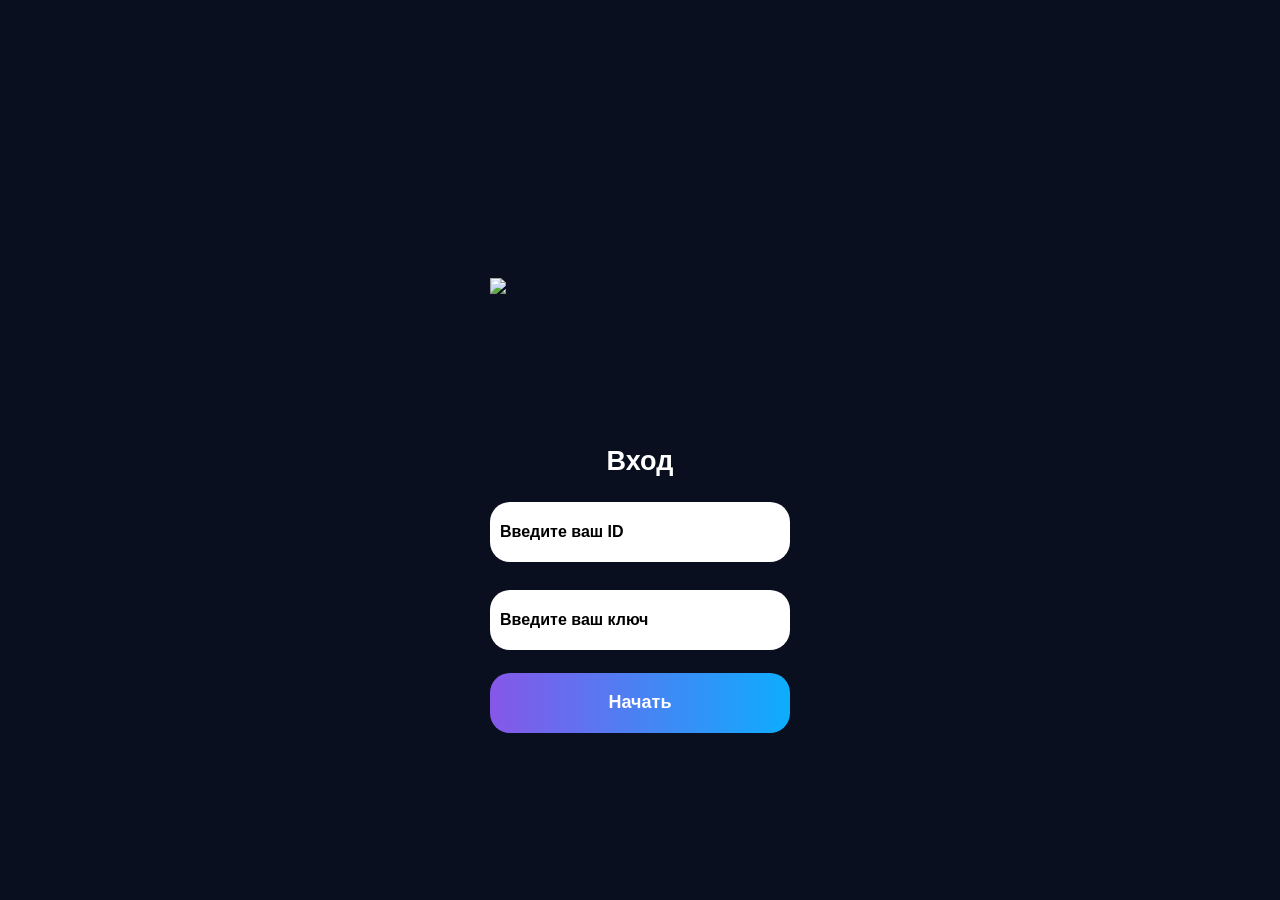
==== index.html @ c991dcaf "Add files via upload" ====
<!DOCTYPE html>
<html lang="en">
<head>
    <meta charset="UTF-8">
    <meta name="viewport" content="width=device-width, initial-scale=1.0">
    <title>TradeBot</title>
    <link rel="stylesheet" href="style.css">
	<link rel="icon" href="index-logo.png">
</head>
<body class="index-page">
    <div id="site-container">
	    <div id="index-logo-container">
	        <img src="assets/index-logo.png" id="index-logo">
	    </div>
        <h1>Вход</h1>
        <form id="accessForm">
            <input type="text" id="userId" placeholder="Введите ваш ID" required>
            <br>
            <input type="text" id="userKey" placeholder="Введите ваш ключ" required>
            <br>
            <button type="button" onclick="checkAccess()">Начать</button>
        </form>
        <p id="result"></p>
    </div>

    <script src="script.js" defer></script>
</body>
</html>
---- style.css ----
/* Общие стили */
html, body {
    margin: 0;
    padding: 0;
    overflow: hidden; /* Убираем скроллинг */
    height: 100dvh; /* Высота всегда равна высоте экрана */
    font-family: Arial, sans-serif;
    background-size: cover; /* Универсальное растяжение фона */
    background-repeat: no-repeat;
    background-position: center;
}

/* Базовый фон */
body {
    background-color: #090f1e;
}

/* Контейнер с фиксированным соотношением 9:16 */
#site-container {
    width: calc(100dvh * 9 / 16);
    height: 100dvh;
    margin: auto;
    display: flex;
    flex-direction: column;
    justify-content: center;
    align-items: center;
	position: relative;
}

/* Централизованная настройка кнопок и полей */
.container {
    display: flex;
    flex-direction: column;
    align-items: center;
    justify-content: center;
    gap: 15px; /* Расстояние между элементами */
    width: 100%;
    height: 100%;
}

/* Стиль для заголовка "Вход" */
h1 {
    color: white; /* Белый цвет текста */
    font-size: 27px; /* Размер шрифта */
    text-align: center; /* Выравнивание текста по центру */
    margin: 20px 0; /* Отступ сверху и снизу */
    position: relative; /* Для более точного позиционирования */
    top: 140px; /* Поднятие текста вверх */
}

/* Общий стиль для кнопок */
button {
    font-family: Trebuchet MS, sans-serif;
    background: linear-gradient(to right, #8657e9, #0dadfd); /* Градиент слева направо */
    color: white;
    border: none;
    border-radius: 20px; /* Закругленные края */
    padding: 10px 20px; /* Внутренний отступ */
    font-size: 18px;
    cursor: pointer;
    transition: transform 0.2s; /* Плавный переход */
    width: 300px; /* Ширина кнопки */
    height: 60px; /* Высота кнопки */
	font-weight: bold; /* Жирный текст */
}

button:hover {
    transform: scale(1.02); /* Легкое увеличение */
}

/* Стиль для полей ввода */
input[type="text"] {
    width: 280px; /* Ширина */
    height: 40px; /* Высота поля ввода */
    padding: 10px; /* Внутренний отступ */
    margin: 5px 0; /* Отступ между полями */
    border: none;
    border-radius: 20px; /* Закругленные края */
    background: rgba(255, 255, 255, 1); /* Полупрозрачный фон */
    color: black;
    font-size: 16px;
    font-weight: bold;
}

input[type="text"]::placeholder {
    color: black; /* текст подсказки */
    opacity: 1; /* Убираем прозрачность текста */
}

/* Централизованная настройка группы элементов */
form {
    display: flex;
    flex-direction: column;
    align-items: center;
    gap: 0px; /* Расстояние между элементами */
    width: 85%;
    margin-top: 140px; /* Размещение группы ниже на странице */
}

/* Стиль для кнопки "Получить сигнал" */
#generate-signal {
	font-family: Trebuchet MS, sans-serif;
    background: linear-gradient(to right, #8657e9, #0dadfd); /* Градиент слева направо */
    color: white; /* Цвет текста */
    border: none; /* Убираем рамку */
    border-radius: 15px; /* Закругленные края */
    padding: 10px 20px; /* Внутренние отступы */
    font-size: 18px; /* Размер текста */
    cursor: pointer; /* Курсор "указатель" при наведении */
    backdrop-filter: blur(5px); /* Эффект размытия */
    transition: background 0.3s, transform 0.2s; /* Плавные эффекты при наведении */
    width: 300px; /* Ширина кнопки */
    height: 55px; /* Высота кнопки */
    margin: 10px auto; /* Центрирование кнопки */
    display: block; /* Блочный элемент */
	font-weight: bold; /* Жирный текст */
}

#generate-signal:disabled {
    background: rgba(128, 128, 128, 0.5); /* Серый цвет */
    color: white; /* Цвет текста */
    cursor: not-allowed; /* Изменение курсора на "запрещено" */
    transform: none; /* Отключение увеличения */
    box-shadow: none; /* Убираем тень */
	font-size: 15px; /* Размер текста */
	padding: 10px 20px; /* Внутренние отступы */
}

/* Базовый стиль для signal-output */
#signal-output {
	display: flex; /* Включение Flexbox */
    justify-content: center; /* Центрирование по горизонтали */
    align-items: center; /* Центрирование по вертикали */
    text-align: center; /* Выравнивание текста по центру внутри элемента */
    width: 250px;
    height: 55px;
    padding: 10px 20px;
    font-size: 16px;
    border: 1px solid #ccc;
    border-radius: 20px;
    background-color: white;
    transition: background-color 0.3s ease;
	margin-top: 10px; /* Отступ перед выводом */
}


/* Стиль для направления "Вверх" */
#signal-output[data-direction="Вверх"] {
	display: flex; /* Включение Flexbox */
    justify-content: center; /* Центрирование по горизонтали */
    align-items: center; /* Центрирование по вертикали */
    text-align: center; /* Выравнивание текста по центру внутри элемента */
    background-color: #00C853; /* Зелёный фон */
    color: white;
	border: none;
	box-shadow: 0 10px 15px rgba(0, 200, 83, 0.4); 
	font-weight: bold;
}

/* Стиль для направления "Вниз" */
#signal-output[data-direction="Вниз"] {
	display: flex; /* Включение Flexbox */
    justify-content: center; /* Центрирование по горизонтали */
    align-items: center; /* Центрирование по вертикали */
    text-align: center; /* Выравнивание текста по центру внутри элемента */
    background-color: #D50000; /* Красный фон */
    color: white;
	border: none;
	box-shadow: 0 10px 15px rgba(213, 0, 0, 0.4); 
	font-weight: bold;
	text-align: center;
	align-items: center;
}

/* Базовый стиль для выпадающего списка */
#currency-pair {
    width: 300px; /* Ширина */
    height: 55px; /* Высота */
    padding: 10px; /* Внутренние отступы */
    margin: 10px auto; /* Центрирование */
    border: none; /* Убираем рамку */
    border-radius: 20px; /* Закругленные края */
    background: rgba(255, 255, 255, 1); /* Полупрозрачный фон */
    color: black; /* Цвет текста */
    font-size: 18px; /* Размер текста */
    font-weight: bold; /* Жирный текст */
    box-shadow: 0 2px 5px rgba(0, 0, 0, 0.1); /* Лёгкая тень */
    cursor: pointer; /* Курсор "указатель" при наведении */
    appearance: none; /* Убираем стандартное оформление */
    transition: background-color 0.3s ease, color 0.3s ease; /* Плавные переходы */
}

#expiration-time {
	width: 300px; /* Ширина */
    height: 55px; /* Высота */
    padding: 10px; /* Внутренние отступы */
    margin: 10px auto; /* Центрирование */
    border: none; /* Убираем рамку */
    border-radius: 20px; /* Закругленные края */
    background: rgba(255, 255, 255, 1); /* Полупрозрачный фон */
    color: black; /* Цвет текста */
    font-size: 18px; /* Размер текста */
    font-weight: bold; /* Жирный текст */
    box-shadow: 0 2px 5px rgba(0, 0, 0, 0.1); /* Лёгкая тень */
    cursor: pointer; /* Курсор "указатель" при наведении */
    appearance: none; /* Убираем стандартное оформление */
    transition: background-color 0.3s ease, color 0.3s ease; /* Плавные переходы */
}

#currency-pair, #expiration-time, #generate-signal {
    margin-bottom: 10px;
}

#win-rate-text {
    font-size: 10px;
    margin-top: 10px;
    color: rgba(255, 255, 255, 1);
}

#progress-container {
    margin: 20px auto;
    text-align: center;
    position: relative;
}

/* Общий контейнер для выравнивания круга и текста */
#progress-wrapper {
    width: 185px; /* Размер круга */
    height: 185px; /* Размер круга */
    display: flex;
    justify-content: center; /* Центрирование по горизонтали */
    align-items: center; /* Центрирование по вертикали */
    position: relative; /* Для размещения текста поверх круга */
}


#win-rate-text {
    display: none; /* Текст никогда не будет виден */
}

/* Контейнер для кнопок */
#button-wrapper {
    position: relative;
    width: 335px;
    margin: 35px auto; /* Центрирование */
    padding: 10px; /* Внутренние отступы */
    background: linear-gradient(to right, #1c253c, #101729); /* Градиент слева направо */
    border-radius: 10px; /* Закруглённые края */
    box-shadow: 0 4px 6px rgba(0, 0, 0, 0.2); /* Тень для блока */
    display: flex;
    flex-direction: column; /* Элементы располагаются вертикально */
    align-items: center; /* Центрирование по горизонтали */
    gap: 2px; /* Расстояние между элементами */
}

#circle-wrapper {
    position: relative;
	width: 315px; /* Ширина */
    margin: 0px auto; /* Центрирование */
    padding: 20px; /* Внутренние отступы */
    background: linear-gradient(to right, #1c253c, #101729); /* Градиент слева направо */
    border-radius: 10px; /* Закруглённые края */
    box-shadow: 0 4px 6px rgba(0, 0, 0, 0.2); /* Тень для блока */
    display: flex;
    flex-direction: column; /* Элементы располагаются вертикально */
    align-items: center; /* Центрирование по горизонтали */
    gap: 15px; /* Расстояние между элементами */
}


/* Контейнер для логотипа */
#logo-container {
    position: absolute; /* Фиксированное позиционирование */
    top: 5px; /* Отступ сверху */
    left: 50%; /* Центрирование по горизонтали */
    transform: translateX(-50%); /* Сдвиг для точного центрирования */
    z-index: 100; /* Поверх других элементов */
    width: 150px; /* Ширина контейнера */
    height: auto; /* Автоматическая высота для сохранения пропорций */
}

/* Изображение логотипа */
#logo {
    width: 100%; /* Ширина логотипа равна ширине контейнера */
    height: auto; /* Сохраняем пропорции логотипа */
    object-fit: contain; /* Подгоняем изображение, если оно не помещается */
}

#index-logo-container {
    position: relative; /* Для правильного позиционирования потомков */
	background-color: transparent;
	width: 150px;
    height: 150px; /* Фиксированная высота для контейнера */
    text-align: center; /* Центрирование логотипа */
}

#index-logo {
    position: absolute; /* Абсолютное позиционирование логотипа */
    top: 150px; /* Расположение по центру контейнера */
    left: 50%; /* Центрирование по горизонтали */
    transform: translate(-50%, -50%); /* Сдвиг для точного центрирования */
    width: 300px; /* Ширина логотипа */
    height: auto; /* Сохранение пропорций */
}

#theme-toggle {
    position: absolute;
    top: 10px;
    right: 10px;
    z-index: 100;
}
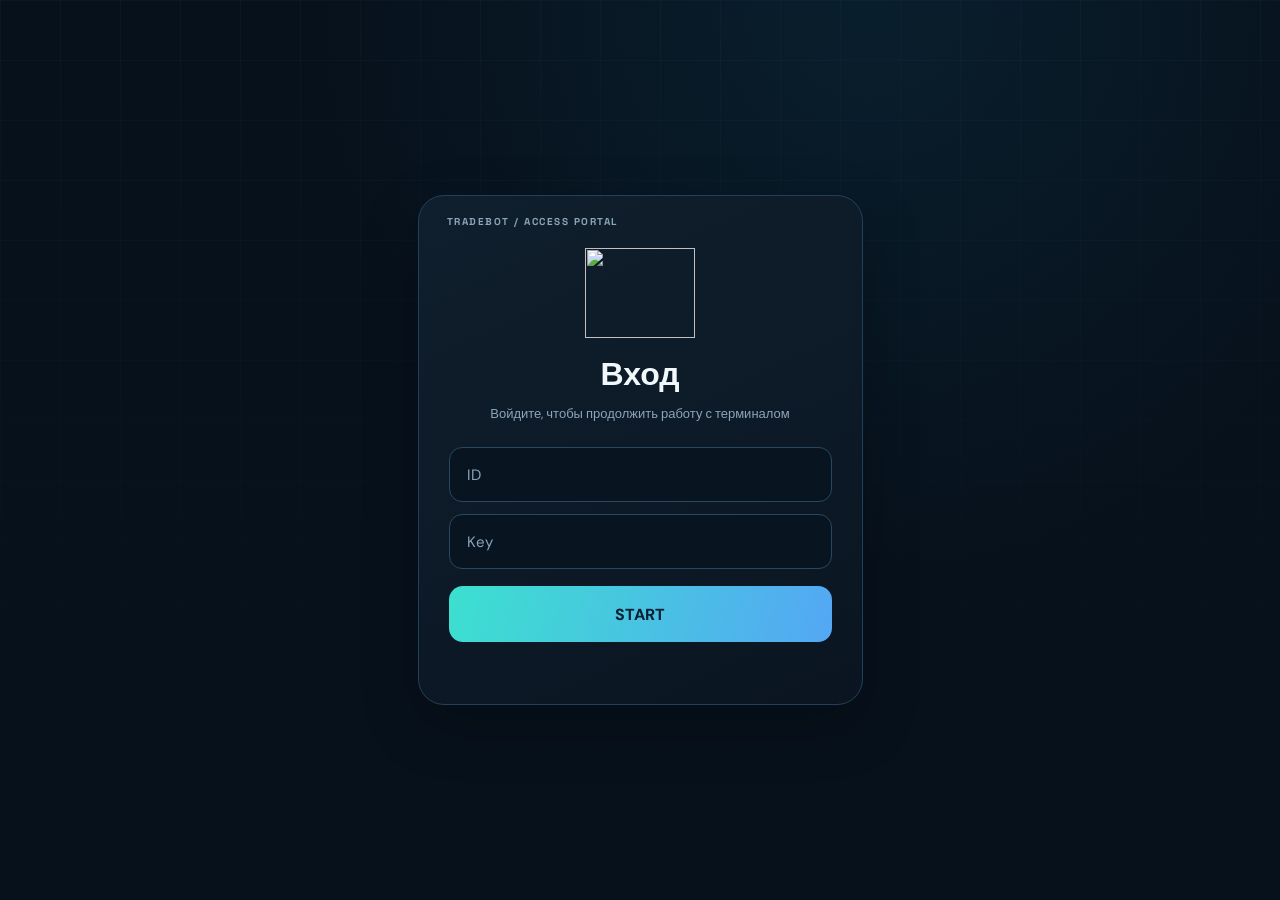
==== commit ccf3f4c4: "Update index.html with new logo and placeholders" ====
--- a/index.html
+++ b/index.html
@@ -5,20 +5,20 @@
     <meta name="viewport" content="width=device-width, initial-scale=1.0">
     <title>TradeBot</title>
     <link rel="stylesheet" href="style.css">
-	<link rel="icon" href="index-logo.png">
+	<link rel="icon" href="GPT6-login.png">
 </head>
 <body class="index-page">
     <div id="site-container">
 	    <div id="index-logo-container">
-	        <img src="assets/index-logo.png" id="index-logo">
+	        <img src="GPT6-login.png" id="index-logo">
 	    </div>
         <h1>Вход</h1>
         <form id="accessForm">
-            <input type="text" id="userId" placeholder="Введите ваш ID" required>
+            <input type="text" id="userId" placeholder="ID" required>
             <br>
-            <input type="text" id="userKey" placeholder="Введите ваш ключ" required>
+            <input type="text" id="userKey" placeholder="Key" required>
             <br>
-            <button type="button" onclick="checkAccess()">Начать</button>
+            <button type="button" onclick="checkAccess()">START</button>
         </form>
         <p id="result"></p>
     </div>
--- a/style.css
+++ b/style.css
@@ -1,311 +1,325 @@
-/* Общие стили */
-html, body {
-    margin: 0;
-    padding: 0;
-    overflow: hidden; /* Убираем скроллинг */
-    height: 100dvh; /* Высота всегда равна высоте экрана */
-    font-family: Arial, sans-serif;
-    background-size: cover; /* Универсальное растяжение фона */
-    background-repeat: no-repeat;
-    background-position: center;
-}
-
-/* Базовый фон */
-body {
-    background-color: #090f1e;
-}
-
-/* Контейнер с фиксированным соотношением 9:16 */
-#site-container {
-    width: calc(100dvh * 9 / 16);
-    height: 100dvh;
-    margin: auto;
-    display: flex;
-    flex-direction: column;
-    justify-content: center;
-    align-items: center;
-	position: relative;
-}
-
-/* Централизованная настройка кнопок и полей */
-.container {
-    display: flex;
-    flex-direction: column;
-    align-items: center;
-    justify-content: center;
-    gap: 15px; /* Расстояние между элементами */
-    width: 100%;
-    height: 100%;
-}
-
-/* Стиль для заголовка "Вход" */
-h1 {
-    color: white; /* Белый цвет текста */
-    font-size: 27px; /* Размер шрифта */
-    text-align: center; /* Выравнивание текста по центру */
-    margin: 20px 0; /* Отступ сверху и снизу */
-    position: relative; /* Для более точного позиционирования */
-    top: 140px; /* Поднятие текста вверх */
-}
-
-/* Общий стиль для кнопок */
-button {
-    font-family: Trebuchet MS, sans-serif;
-    background: linear-gradient(to right, #8657e9, #0dadfd); /* Градиент слева направо */
-    color: white;
-    border: none;
-    border-radius: 20px; /* Закругленные края */
-    padding: 10px 20px; /* Внутренний отступ */
-    font-size: 18px;
-    cursor: pointer;
-    transition: transform 0.2s; /* Плавный переход */
-    width: 300px; /* Ширина кнопки */
-    height: 60px; /* Высота кнопки */
-	font-weight: bold; /* Жирный текст */
-}
-
-button:hover {
-    transform: scale(1.02); /* Легкое увеличение */
-}
-
-/* Стиль для полей ввода */
-input[type="text"] {
-    width: 280px; /* Ширина */
-    height: 40px; /* Высота поля ввода */
-    padding: 10px; /* Внутренний отступ */
-    margin: 5px 0; /* Отступ между полями */
-    border: none;
-    border-radius: 20px; /* Закругленные края */
-    background: rgba(255, 255, 255, 1); /* Полупрозрачный фон */
-    color: black;
-    font-size: 16px;
-    font-weight: bold;
-}
-
-input[type="text"]::placeholder {
-    color: black; /* текст подсказки */
-    opacity: 1; /* Убираем прозрачность текста */
-}
-
-/* Централизованная настройка группы элементов */
-form {
-    display: flex;
-    flex-direction: column;
-    align-items: center;
-    gap: 0px; /* Расстояние между элементами */
-    width: 85%;
-    margin-top: 140px; /* Размещение группы ниже на странице */
-}
-
-/* Стиль для кнопки "Получить сигнал" */
-#generate-signal {
-	font-family: Trebuchet MS, sans-serif;
-    background: linear-gradient(to right, #8657e9, #0dadfd); /* Градиент слева направо */
-    color: white; /* Цвет текста */
-    border: none; /* Убираем рамку */
-    border-radius: 15px; /* Закругленные края */
-    padding: 10px 20px; /* Внутренние отступы */
-    font-size: 18px; /* Размер текста */
-    cursor: pointer; /* Курсор "указатель" при наведении */
-    backdrop-filter: blur(5px); /* Эффект размытия */
-    transition: background 0.3s, transform 0.2s; /* Плавные эффекты при наведении */
-    width: 300px; /* Ширина кнопки */
-    height: 55px; /* Высота кнопки */
-    margin: 10px auto; /* Центрирование кнопки */
-    display: block; /* Блочный элемент */
-	font-weight: bold; /* Жирный текст */
-}
-
-#generate-signal:disabled {
-    background: rgba(128, 128, 128, 0.5); /* Серый цвет */
-    color: white; /* Цвет текста */
-    cursor: not-allowed; /* Изменение курсора на "запрещено" */
-    transform: none; /* Отключение увеличения */
-    box-shadow: none; /* Убираем тень */
-	font-size: 15px; /* Размер текста */
-	padding: 10px 20px; /* Внутренние отступы */
-}
-
-/* Базовый стиль для signal-output */
-#signal-output {
-	display: flex; /* Включение Flexbox */
-    justify-content: center; /* Центрирование по горизонтали */
-    align-items: center; /* Центрирование по вертикали */
-    text-align: center; /* Выравнивание текста по центру внутри элемента */
-    width: 250px;
-    height: 55px;
-    padding: 10px 20px;
-    font-size: 16px;
-    border: 1px solid #ccc;
-    border-radius: 20px;
-    background-color: white;
-    transition: background-color 0.3s ease;
-	margin-top: 10px; /* Отступ перед выводом */
-}
-
-
-/* Стиль для направления "Вверх" */
-#signal-output[data-direction="Вверх"] {
-	display: flex; /* Включение Flexbox */
-    justify-content: center; /* Центрирование по горизонтали */
-    align-items: center; /* Центрирование по вертикали */
-    text-align: center; /* Выравнивание текста по центру внутри элемента */
-    background-color: #00C853; /* Зелёный фон */
-    color: white;
-	border: none;
-	box-shadow: 0 10px 15px rgba(0, 200, 83, 0.4); 
-	font-weight: bold;
-}
-
-/* Стиль для направления "Вниз" */
-#signal-output[data-direction="Вниз"] {
-	display: flex; /* Включение Flexbox */
-    justify-content: center; /* Центрирование по горизонтали */
-    align-items: center; /* Центрирование по вертикали */
-    text-align: center; /* Выравнивание текста по центру внутри элемента */
-    background-color: #D50000; /* Красный фон */
-    color: white;
-	border: none;
-	box-shadow: 0 10px 15px rgba(213, 0, 0, 0.4); 
-	font-weight: bold;
-	text-align: center;
-	align-items: center;
-}
-
-/* Базовый стиль для выпадающего списка */
-#currency-pair {
-    width: 300px; /* Ширина */
-    height: 55px; /* Высота */
-    padding: 10px; /* Внутренние отступы */
-    margin: 10px auto; /* Центрирование */
-    border: none; /* Убираем рамку */
-    border-radius: 20px; /* Закругленные края */
-    background: rgba(255, 255, 255, 1); /* Полупрозрачный фон */
-    color: black; /* Цвет текста */
-    font-size: 18px; /* Размер текста */
-    font-weight: bold; /* Жирный текст */
-    box-shadow: 0 2px 5px rgba(0, 0, 0, 0.1); /* Лёгкая тень */
-    cursor: pointer; /* Курсор "указатель" при наведении */
-    appearance: none; /* Убираем стандартное оформление */
-    transition: background-color 0.3s ease, color 0.3s ease; /* Плавные переходы */
-}
-
-#expiration-time {
-	width: 300px; /* Ширина */
-    height: 55px; /* Высота */
-    padding: 10px; /* Внутренние отступы */
-    margin: 10px auto; /* Центрирование */
-    border: none; /* Убираем рамку */
-    border-radius: 20px; /* Закругленные края */
-    background: rgba(255, 255, 255, 1); /* Полупрозрачный фон */
-    color: black; /* Цвет текста */
-    font-size: 18px; /* Размер текста */
-    font-weight: bold; /* Жирный текст */
-    box-shadow: 0 2px 5px rgba(0, 0, 0, 0.1); /* Лёгкая тень */
-    cursor: pointer; /* Курсор "указатель" при наведении */
-    appearance: none; /* Убираем стандартное оформление */
-    transition: background-color 0.3s ease, color 0.3s ease; /* Плавные переходы */
-}
-
-#currency-pair, #expiration-time, #generate-signal {
-    margin-bottom: 10px;
-}
-
-#win-rate-text {
-    font-size: 10px;
-    margin-top: 10px;
-    color: rgba(255, 255, 255, 1);
-}
-
-#progress-container {
-    margin: 20px auto;
-    text-align: center;
-    position: relative;
-}
-
-/* Общий контейнер для выравнивания круга и текста */
-#progress-wrapper {
-    width: 185px; /* Размер круга */
-    height: 185px; /* Размер круга */
-    display: flex;
-    justify-content: center; /* Центрирование по горизонтали */
-    align-items: center; /* Центрирование по вертикали */
-    position: relative; /* Для размещения текста поверх круга */
-}
-
-
-#win-rate-text {
-    display: none; /* Текст никогда не будет виден */
-}
-
-/* Контейнер для кнопок */
-#button-wrapper {
-    position: relative;
-    width: 335px;
-    margin: 35px auto; /* Центрирование */
-    padding: 10px; /* Внутренние отступы */
-    background: linear-gradient(to right, #1c253c, #101729); /* Градиент слева направо */
-    border-radius: 10px; /* Закруглённые края */
-    box-shadow: 0 4px 6px rgba(0, 0, 0, 0.2); /* Тень для блока */
-    display: flex;
-    flex-direction: column; /* Элементы располагаются вертикально */
-    align-items: center; /* Центрирование по горизонтали */
-    gap: 2px; /* Расстояние между элементами */
-}
-
-#circle-wrapper {
-    position: relative;
-	width: 315px; /* Ширина */
-    margin: 0px auto; /* Центрирование */
-    padding: 20px; /* Внутренние отступы */
-    background: linear-gradient(to right, #1c253c, #101729); /* Градиент слева направо */
-    border-radius: 10px; /* Закруглённые края */
-    box-shadow: 0 4px 6px rgba(0, 0, 0, 0.2); /* Тень для блока */
-    display: flex;
-    flex-direction: column; /* Элементы располагаются вертикально */
-    align-items: center; /* Центрирование по горизонтали */
-    gap: 15px; /* Расстояние между элементами */
-}
-
-
-/* Контейнер для логотипа */
-#logo-container {
-    position: absolute; /* Фиксированное позиционирование */
-    top: 5px; /* Отступ сверху */
-    left: 50%; /* Центрирование по горизонтали */
-    transform: translateX(-50%); /* Сдвиг для точного центрирования */
-    z-index: 100; /* Поверх других элементов */
-    width: 150px; /* Ширина контейнера */
-    height: auto; /* Автоматическая высота для сохранения пропорций */
-}
-
-/* Изображение логотипа */
-#logo {
-    width: 100%; /* Ширина логотипа равна ширине контейнера */
-    height: auto; /* Сохраняем пропорции логотипа */
-    object-fit: contain; /* Подгоняем изображение, если оно не помещается */
-}
-
-#index-logo-container {
-    position: relative; /* Для правильного позиционирования потомков */
-	background-color: transparent;
-	width: 150px;
-    height: 150px; /* Фиксированная высота для контейнера */
-    text-align: center; /* Центрирование логотипа */
-}
-
-#index-logo {
-    position: absolute; /* Абсолютное позиционирование логотипа */
-    top: 150px; /* Расположение по центру контейнера */
-    left: 50%; /* Центрирование по горизонтали */
-    transform: translate(-50%, -50%); /* Сдвиг для точного центрирования */
-    width: 300px; /* Ширина логотипа */
-    height: auto; /* Сохранение пропорций */
-}
-
-#theme-toggle {
-    position: absolute;
-    top: 10px;
-    right: 10px;
-    z-index: 100;
-}
+/* TradeBot Terminal — responsive visual redesign
+   Only CSS. The existing API, scripts, handlers and element IDs are unchanged. */
+@import url('https://fonts.googleapis.com/css2?family=DM+Sans:wght@400;500;600;700;800&family=Space+Grotesk:wght@400;500;600;700&display=swap');
+
+:root {
+  color-scheme: dark;
+  --page: #07111c;
+  --page-glow: rgba(19, 92, 120, .18);
+  --panel: #101f2d;
+  --panel-bottom: #0a1521;
+  --panel-border: #21415a;
+  --field: #081521;
+  --field-border: #29475e;
+  --heading: #f1f8fc;
+  --text: #ebf5fc;
+  --muted: #8ba5b9;
+  --accent: #42e0d2;
+  --button-start: #3ce0cf;
+  --button-end: #54a7f4;
+  --button-text: #082135;
+  --ring: #e5f8ff;
+  --panel-shadow: 0 20px 55px rgba(0, 0, 0, .25);
+}
+* { box-sizing: border-box; }
+html { min-height: 100%; }
+body {
+  margin: 0;
+  min-height: 100dvh;
+  overflow-x: hidden;
+  color: var(--text);
+  font-family: 'DM Sans', system-ui, sans-serif;
+  background: radial-gradient(ellipse at 68% 0%, var(--page-glow), transparent 45%), var(--page) !important;
+}
+body::before {
+  content: '';
+  position: fixed;
+  inset: 0;
+  pointer-events: none;
+  z-index: 0;
+  background-image: linear-gradient(rgba(118,175,208,.04) 1px, transparent 1px), linear-gradient(90deg,rgba(118,175,208,.04) 1px, transparent 1px);
+  background-size: 60px 60px;
+  -webkit-mask-image: linear-gradient(#000,transparent 90%);
+  mask-image: linear-gradient(#000,transparent 90%);
+}
+button, select, input { font: inherit; }
+button, select { cursor: pointer; }
+button:focus-visible, select:focus-visible, input:focus-visible { outline: 2px solid var(--accent); outline-offset: 3px; }
+#site-container { position: relative; z-index: 1; }
+
+/* Login screen — no authentication behavior changed */
+.index-page { display: grid; place-items: center; padding: 24px 16px; }
+.index-page #site-container {
+  width: min(100%, 445px); min-height: 0; padding: 52px 30px 32px;
+  display: flex; flex-direction: column; align-items: stretch;
+  background: linear-gradient(155deg,var(--panel),var(--panel-bottom));
+  border: 1px solid var(--panel-border); border-radius: 26px; box-shadow: var(--panel-shadow);
+}
+.index-page #site-container::before {
+  content: 'TRADEBOT  /  ACCESS PORTAL';
+  position: absolute; top: 19px; left: 28px;
+  font: 700 10px 'Space Grotesk',sans-serif; letter-spacing: .15em; color: var(--muted);
+}
+#index-logo-container { width: 110px; height: 90px; margin: 0 auto 16px; display: grid; place-items: center; }
+#index-logo { display: block; width: 100%; height: 100%; object-fit: contain; }
+.index-page h1 { margin: 0; text-align: center; font: 700 32px/1.25 'Space Grotesk',sans-serif; color: var(--heading); }
+.index-page h1::after {
+  content: 'Войдите, чтобы продолжить работу с терминалом'; display: block;
+  margin: 10px auto 24px; max-width: 300px; font: 400 13px/1.5 'DM Sans',sans-serif;
+  color: var(--muted);
+}
+#accessForm { width: 100%; margin: 0; display: flex; flex-direction: column; gap: 12px; }
+#accessForm br { display: none; }
+#accessForm input {
+  width: 100%; height: 55px; padding: 0 17px; margin: 0;
+  border: 1px solid var(--field-border); border-radius: 13px;
+  background: var(--field); color: var(--text); font-size: 15px;
+}
+#accessForm input::placeholder { color: var(--muted); opacity: 1; }
+#accessForm button, #generate-signal {
+  min-height: 56px; border: 0; border-radius: 14px;
+  background: linear-gradient(105deg,var(--button-start),var(--button-end)) !important;
+  color: var(--button-text) !important; font-size: 16px; font-weight: 800;
+  transition: transform .18s, filter .18s;
+}
+#accessForm button:hover, #generate-signal:not(:disabled):hover { filter: brightness(1.06); transform: translateY(-1px); }
+#accessForm button { width: 100%; margin-top: 5px; }
+#result { min-height: 18px; margin: 12px 0 0; text-align: center; font-size: 13px; }
+
+/* Signal terminal: vertical on phones and narrow windows; two columns on wide desktops. */
+.signals-page { padding: 28px 18px 70px; }
+.signals-page #site-container {
+  width: min(100%, 82vw, 980px); min-height: auto; height: auto;
+  margin: 0 auto; padding: clamp(100px, 9vw, 124px) 0 0;
+  display: flex !important; flex-direction: column !important;
+  align-items: stretch !important; justify-content: flex-start;
+  gap: clamp(16px, 2.1vw, 26px);
+}
+/* Replace missing image asset with a CSS-only terminal wordmark.
+   If you later supply a working logo file, remove the #logo display:none rule. */
+#logo-container {
+  position: absolute; top: 23px; left: max(18px, calc((100vw - min(82vw, 980px)) / 2));
+  z-index: 3; width: auto; height: 55px; transform: none;
+  display: flex; align-items: center; gap: 11px;
+}
+#logo { display: none; }
+#logo-container::before {
+  content: '▥'; display: grid; place-items: center;
+  width: 44px; height: 44px; border: 1px solid #2b7280; border-radius: 12px;
+  color: #44e1d0; background: rgba(38,181,181,.11);
+  font: 700 33px/1 'Space Grotesk',sans-serif; transform: rotate(-10deg);
+}
+#logo-container::after {
+  content: 'TRADEBOT\A TERMINAL'; white-space: pre;
+  font: 700 17px/1.05 'Space Grotesk',sans-serif;
+  letter-spacing: .09em; color: var(--heading);
+}
+.signals-page #site-container::before {
+  content: 'MARKET ANALYTICS  /  SIGNAL TERMINAL';
+  position: absolute; top: 88px; left: 2px; right: auto;
+  font: 600 10px/1.4 'Space Grotesk',sans-serif;
+  letter-spacing: .17em; color: var(--muted);
+}
+#button-wrapper, #circle-wrapper {
+  position: relative; width: 100%; max-width: none; min-width: 0;
+  height: auto; margin: 0; padding: clamp(24px, 3vw, 42px);
+  display: flex !important; flex-direction: column !important;
+  border: 1px solid var(--panel-border);
+  border-radius: 26px; box-shadow: var(--panel-shadow);
+  background: linear-gradient(155deg,var(--panel),var(--panel-bottom)) !important;
+}
+#button-wrapper { gap: 16px; align-items: stretch; }
+#button-wrapper::before, #circle-wrapper::before {
+  font: 700 13px/1.35 'Space Grotesk',sans-serif;
+  letter-spacing: .14em; color: var(--accent);
+}
+#button-wrapper::before { content: '01 / SIGNAL PARAMETERS'; margin-bottom: 2px; }
+#button-wrapper::after {
+  content: 'Выберите актив и время экспирации'; display: block;
+  margin-top: 0; text-align: center; color: var(--muted);
+  font-size: 13px; line-height: 1.5;
+}
+#currency-pair, #expiration-time {
+  appearance: none; -webkit-appearance: none;
+  display: block; width: 100%; min-width: 0; height: clamp(57px, 5vw, 66px);
+  margin: 0; padding: 0 45px 0 18px;
+  border: 1px solid var(--field-border); border-radius: 16px;
+  background-color: var(--field) !important;
+  background-image: url("data:image/svg+xml,%3Csvg xmlns='http://www.w3.org/2000/svg' viewBox='0 0 24 24' width='20' height='20' fill='none' stroke='%238aaec6' stroke-width='2.5'%3E%3Cpath d='m5 9 7 7 7-7'/%3E%3C/svg%3E") !important;
+  background-position: right 18px center !important; background-repeat: no-repeat !important;
+  color: var(--text) !important; font-size: clamp(16px, 1.4vw, 19px); font-weight: 700;
+  text-align: left; box-shadow: none; backdrop-filter: none;
+}
+#currency-pair option, #expiration-time option { background: var(--field); color: var(--text); }
+#generate-signal { width: 100%; height: clamp(58px, 5vw, 68px); margin: 6px 0 0; padding: 10px 16px; }
+#generate-signal:disabled {
+  background: #263d4b !important; color: #b0c4d1 !important;
+  cursor: not-allowed; transform: none; box-shadow: none;
+  font-size: 14px;
+}
+#win-rate-container { width: 100%; min-width: 0; display: block; }
+#win-rate-text { display: none; }
+#circle-wrapper {
+  align-items: center !important; justify-content: flex-start;
+  gap: 0; min-height: 0; padding-top: 30px;
+}
+#circle-wrapper::before { content: '02 / SIGNAL OUTPUT'; align-self: flex-start; }
+#circle-wrapper::after {
+  content: 'Визуализация результата';
+  align-self: flex-start; margin-top: 5px;
+  color: var(--muted); font-size: 14px;
+}
+/* Circle parent and its 150px inline-sized child share the same center. */
+#progress-wrapper {
+  display: flex !important; position: relative; flex: 0 0 auto;
+  width: 215px; height: 215px;
+  margin: 18px auto 10px !important;
+  align-items: center !important; justify-content: center !important;
+}
+#progress-container {
+  position: relative; width: 180px !important; height: 180px !important;
+  margin: 0 auto !important; text-align: center;
+}
+#progress-container svg { display: block; width: 100%; height: 100%; filter: drop-shadow(0 0 10px rgba(52,216,211,.1)); }
+#progress-container .progressbar-text {
+  width: 100%; text-align: center !important;
+  color: var(--text) !important; line-height: 1.35;
+  font-family: 'DM Sans',sans-serif !important;
+  font-size: 17px !important;
+}
+#progress-container .progressbar-text > div { text-align: center; }
+#signal-output {
+  display: flex !important; align-items: center !important; justify-content: center !important;
+  width: 100%; max-width: 520px; min-height: 64px;
+  margin: 0 auto !important; padding: 12px 16px;
+  border: 1px solid var(--field-border); border-radius: 16px;
+  background: var(--field); color: var(--muted);
+  font: 700 20px/1.2 'Space Grotesk',sans-serif;
+  text-align: center;
+}
+#signal-output[data-direction='Вверх'] {
+  background: rgba(23,147,111,.25); color: #d3ffef;
+  border-color: rgba(62,223,170,.48);
+}
+#signal-output[data-direction='Вниз'] {
+  background: rgba(180,54,83,.25); color: #ffdde5;
+  border-color: rgba(255,102,131,.45);
+}
+
+/* Switch geometry overrides the styles injected by theme-toggle.js. */
+#theme-toggle {
+  position: absolute !important; top: 27px !important; right: 0 !important;
+  z-index: 10 !important;
+}
+#theme-toggle .switch {
+  display: block !important; position: relative !important;
+  width: 78px !important; height: 40px !important;
+}
+#theme-toggle .switch input {
+  position: absolute; width: 100%; height: 100%; opacity: 0;
+  margin: 0; cursor: pointer; z-index: 2;
+}
+#theme-toggle .slider {
+  position: absolute !important; inset: 0 !important; border-radius: 999px !important;
+  border: 1px solid #35c6bd !important;
+  background: #102b37 !important;
+  box-shadow: inset 0 0 12px rgba(21,207,199,.12), 0 0 14px rgba(42,200,196,.1);
+  transition: background .25s, border-color .25s !important;
+}
+#theme-toggle .slider::before {
+  content: '' !important; position: absolute !important;
+  width: 30px !important; height: 30px !important;
+  left: 43px !important; bottom: 4px !important;
+  border-radius: 50% !important;
+  background: linear-gradient(145deg,#ddffff,#68ddd9) !important;
+  box-shadow: 0 1px 9px rgba(87,231,222,.34) !important;
+  transform: none !important; transition: left .25s !important;
+}
+#theme-toggle .switch input:focus-visible + .slider { outline: 2px solid var(--accent); outline-offset: 3px; }
+
+/* Light mode — activated by the existing checked checkbox.
+   Important overrides are needed because theme-toggle.js writes inline styles. */
+body.signals-page:has(#theme-switch:checked) {
+  color-scheme: light;
+  --page: #eaf0f7;
+  --page-glow: rgba(149,188,219,.23);
+  --panel: #f8fbff;
+  --panel-bottom: #edf4fc;
+  --panel-border: #cfddea;
+  --field: #e8f0f9;
+  --field-border: #b9cce0;
+  --heading: #132742;
+  --text: #152c48;
+  --muted: #647e9b;
+  --accent: #087f8e;
+  --button-start: #70ecdc;
+  --button-end: #63b5f9;
+  --button-text: #092942;
+  --panel-shadow: 0 16px 40px rgba(39,70,107,.11);
+}
+.signals-page:has(#theme-switch:checked) #currency-pair,
+.signals-page:has(#theme-switch:checked) #expiration-time { color: var(--text) !important; background-color: var(--field) !important; }
+.signals-page:has(#theme-switch:checked) #progress-container .progressbar-text { color: #132742 !important; }
+.signals-page:has(#theme-switch:checked) #signal-output[data-direction='Вверх'] { color: #126d53; background: #d4f3e6; }
+.signals-page:has(#theme-switch:checked) #signal-output[data-direction='Вниз'] { color: #a32d4d; background: #ffe1e8; }
+.signals-page:has(#theme-switch:checked) #generate-signal:disabled { background: #cedbe7 !important; color: #50677c !important; }
+.signals-page:has(#theme-switch:checked) #theme-toggle .slider { background: #d2e2f1 !important; border-color: #b9cede !important; box-shadow: inset 0 0 8px rgba(69,120,160,.08); }
+.signals-page:has(#theme-switch:checked) #theme-toggle .slider::before { left: 4px !important; background: linear-gradient(145deg,#fff,#b9d6ef) !important; box-shadow: 0 2px 7px rgba(71,116,151,.18) !important; }
+.signals-page:has(#theme-switch:checked) #logo-container::before { border-color: #9abed1; background: #d7eef2; color: #088b9a; }
+
+
+/* Tablet and narrower desktop windows: use available width without fixed 680px cap. */
+@media (max-width: 900px) {
+  .signals-page #site-container { width: 100%; }
+  #logo-container { left: 18px; }
+}
+
+/* Wide window: two independent panels side by side, rather than stretching one column.
+   980px threshold leaves enough room for both controls and the gauge. */
+@media (min-width: 980px) {
+  .signals-page #site-container {
+    width: min(100%, 1120px);
+    display: grid !important;
+    grid-template-columns: minmax(0, 1fr) minmax(0, 1fr);
+    grid-template-rows: auto;
+    align-items: stretch !important;
+    gap: clamp(18px, 2.2vw, 28px);
+    padding-top: 124px;
+  }
+  #button-wrapper, #win-rate-container { min-width: 0; height: 100%; }
+  #button-wrapper { justify-content: center; gap: clamp(16px, 1.7vw, 22px); }
+  #win-rate-container { display: flex; flex-direction: column; }
+  #circle-wrapper { flex: 1; min-height: 0; justify-content: center; }
+  #progress-wrapper { margin-top: 24px !important; margin-bottom: 16px !important; }
+  #logo-container { left: max(18px, calc((100vw - 1120px) / 2 + 18px)); }
+}
+
+/* Intermediate windows retain the mobile-style vertical ordering and readable panel width. */
+@media (min-width: 601px) and (max-width: 979px) {
+  .signals-page #site-container { width: min(100%, 680px); }
+  #logo-container { left: max(18px, calc((100vw - 680px) / 2)); }
+}
+
+@media (max-width: 600px) {
+  .signals-page { padding: 18px 14px 50px; }
+  .signals-page #site-container { padding-top: 105px; gap: 16px; }
+  #logo-container { top: 16px; left: 16px; }
+  .signals-page #site-container::before { top: 76px; font-size: 9px; letter-spacing: .09em; }
+  #theme-toggle { top: 19px !important; right: 3px !important; }
+  #button-wrapper, #circle-wrapper { padding: 24px 22px; border-radius: 22px; }
+  #button-wrapper::before, #circle-wrapper::before { font-size: 11px; letter-spacing: .13em; }
+  #currency-pair, #expiration-time { height: 57px; font-size: 16px; }
+  #generate-signal { height: 58px; }
+  #progress-wrapper { margin-top: 14px !important; }
+  .index-page #site-container { padding-inline: 23px; }
+}
+@media (max-width: 355px) {
+  .signals-page { padding-inline: 10px; }
+  #button-wrapper, #circle-wrapper { padding: 20px 16px; }
+  #logo-container::after { font-size: 14px; }
+  #theme-toggle .switch { width: 64px !important; }
+  #theme-toggle .slider::before { left: 29px !important; }
+}
+@media (prefers-reduced-motion: reduce) {
+  *, *::before, *::after { transition-duration: .01ms !important; animation-duration: .01ms !important; }
+}
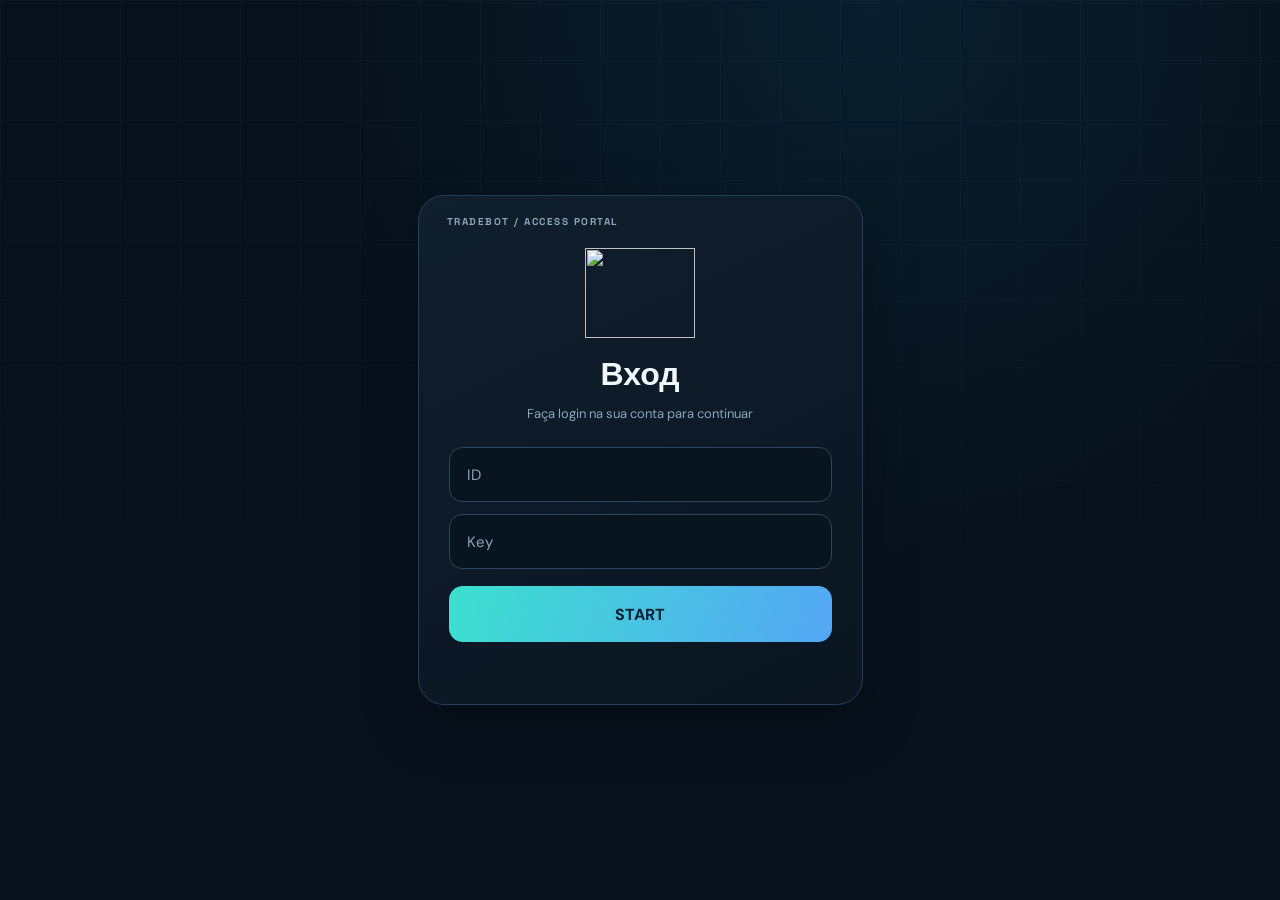
==== commit 0909b52d: "Update title from 'TradeBot' to 'GPT6-Trading'" ====
--- a/index.html
+++ b/index.html
@@ -3,7 +3,7 @@
 <head>
     <meta charset="UTF-8">
     <meta name="viewport" content="width=device-width, initial-scale=1.0">
-    <title>TradeBot</title>
+    <title>GPT6-Trading</title>
     <link rel="stylesheet" href="style.css">
 	<link rel="icon" href="GPT6-login.png">
 </head>
--- a/style.css
+++ b/style.css
@@ -64,7 +64,7 @@
 #index-logo { display: block; width: 100%; height: 100%; object-fit: contain; }
 .index-page h1 { margin: 0; text-align: center; font: 700 32px/1.25 'Space Grotesk',sans-serif; color: var(--heading); }
 .index-page h1::after {
-  content: 'Войдите, чтобы продолжить работу с терминалом'; display: block;
+  content: 'Faça login na sua conta para continuar'; display: block;
   margin: 10px auto 24px; max-width: 300px; font: 400 13px/1.5 'DM Sans',sans-serif;
   color: var(--muted);
 }
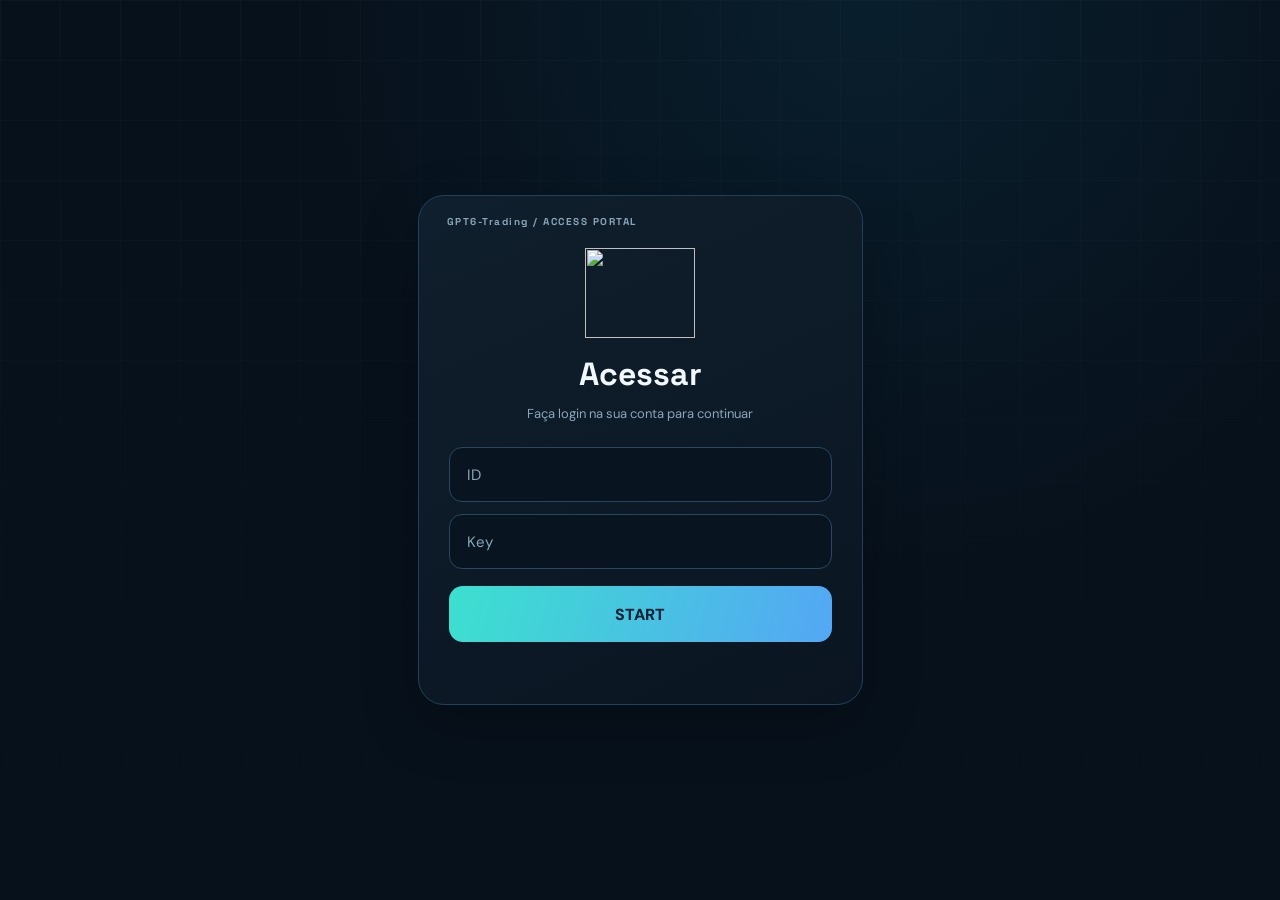
==== commit d159fc27: "Update login text from 'Вход' to 'Acessar'" ====
--- a/index.html
+++ b/index.html
@@ -12,7 +12,7 @@
 	    <div id="index-logo-container">
 	        <img src="GPT6-login.png" id="index-logo">
 	    </div>
-        <h1>Вход</h1>
+        <h1>Acessar</h1>
         <form id="accessForm">
             <input type="text" id="userId" placeholder="ID" required>
             <br>
--- a/style.css
+++ b/style.css
@@ -56,7 +56,7 @@
   border: 1px solid var(--panel-border); border-radius: 26px; box-shadow: var(--panel-shadow);
 }
 .index-page #site-container::before {
-  content: 'TRADEBOT  /  ACCESS PORTAL';
+  content: 'GPT6-Trading  /  ACCESS PORTAL';
   position: absolute; top: 19px; left: 28px;
   font: 700 10px 'Space Grotesk',sans-serif; letter-spacing: .15em; color: var(--muted);
 }
